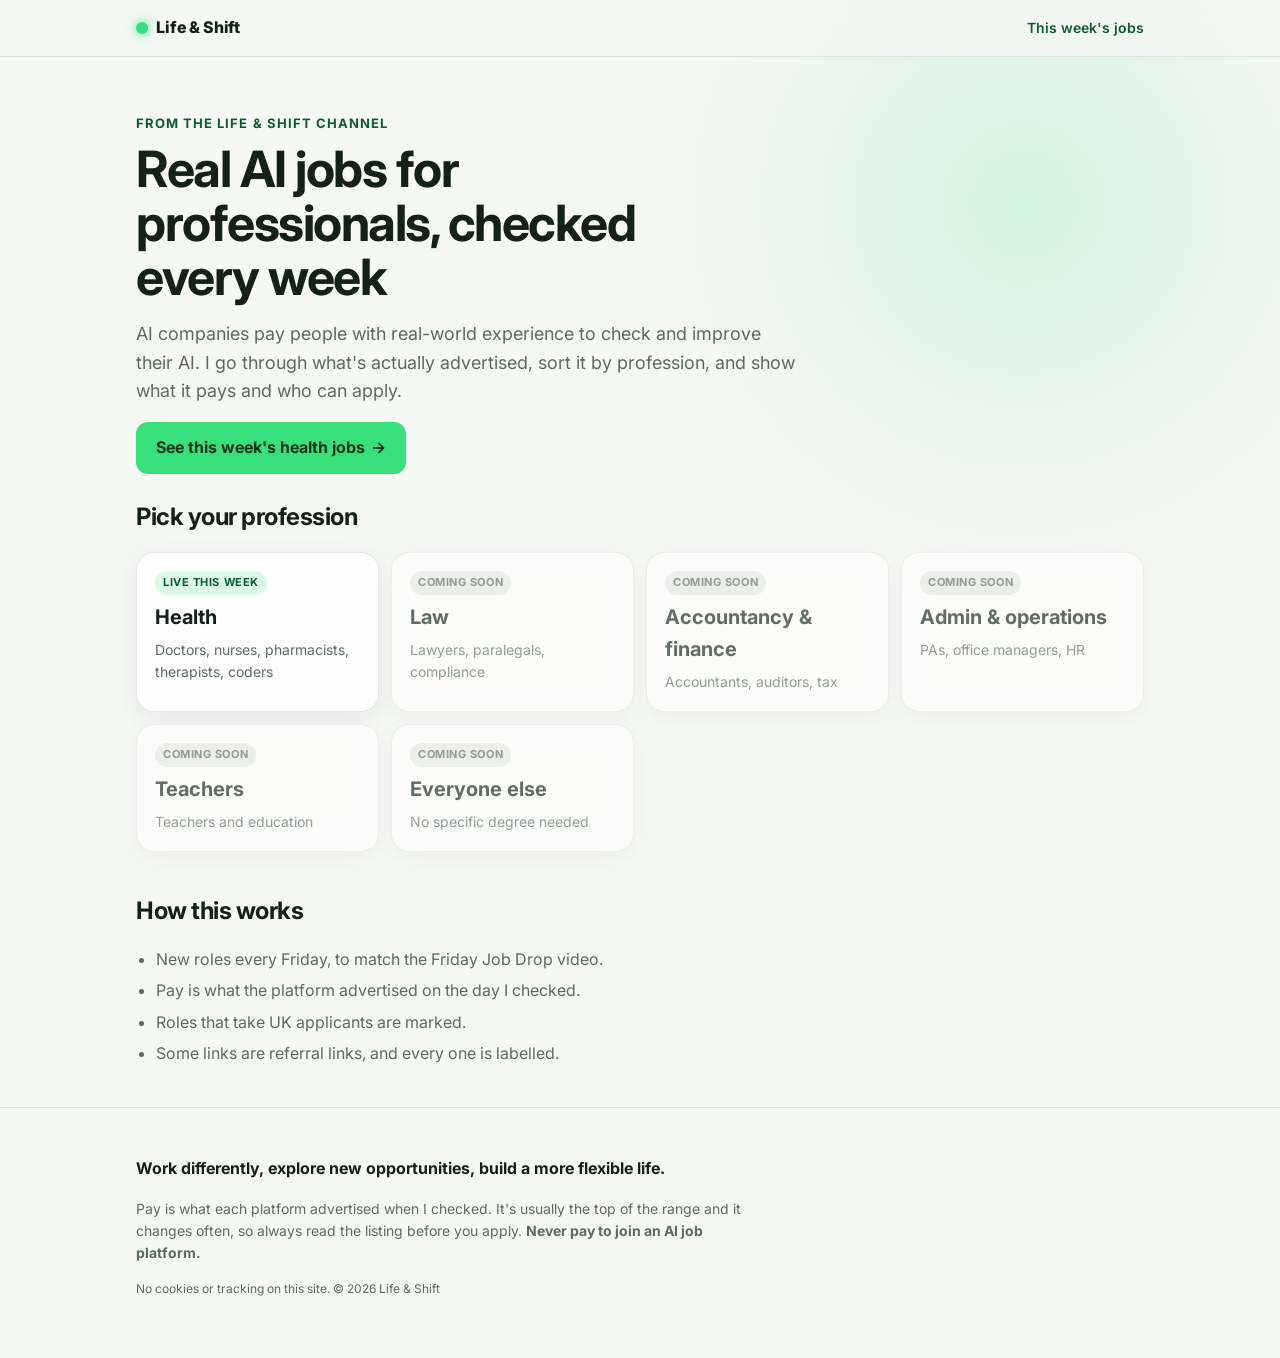
==== index.html @ dd74ce36 "Add files via upload" ====
<!doctype html>
<html lang="en-GB">
<head>
<meta charset="utf-8">
<meta name="viewport" content="width=device-width, initial-scale=1">
<title>AI jobs for professionals, checked every week | Life &amp; Shift</title>
<meta name="description" content="Real, currently advertised AI roles for professionals, sorted by profession, with pay and how to apply.">
<meta property="og:title" content="AI jobs for professionals, checked every week | Life &amp; Shift">
<meta property="og:description" content="Real, currently advertised AI roles for professionals, sorted by profession, with pay and how to apply.">
<link rel="preconnect" href="https://fonts.googleapis.com">
<link rel="preconnect" href="https://fonts.gstatic.com" crossorigin>
<link href="https://fonts.googleapis.com/css2?family=Inter:wght@400;500;600;700;800&display=swap" rel="stylesheet">
<link rel="stylesheet" href="style.css">
</head>
<body>
<header class="top"><div class="wrap top-in">
  <a class="brand" href="index.html"><span class="dot"></span>Life &amp; Shift</a>
  <a class="top-link" href="health.html">This week's jobs</a>
</div></header>
<main>
<section class="hero"><div class="wrap">
  <p class="eyebrow">From the Life &amp; Shift channel</p>
  <h1>Real AI jobs for professionals, checked every week</h1>
  <p class="lede">AI companies pay people with real-world experience to check and improve their AI. I go through what's actually advertised, sort it by profession, and show what it pays and who can apply.</p>
  <a class="btn big" href="health.html">See this week's health jobs <span aria-hidden="true">→</span></a>
</div></section>
<div class="wrap">
  <section class="group"><h2>Pick your profession</h2><div class="g-grid"><a class="g-card live" href="health.html"><span class="tag live">Live this week</span><strong>Health</strong><span>Doctors, nurses, pharmacists, therapists, coders</span></a><div class="g-card soon"><span class="tag">Coming soon</span><strong>Law</strong><span>Lawyers, paralegals, compliance</span></div><div class="g-card soon"><span class="tag">Coming soon</span><strong>Accountancy &amp; finance</strong><span>Accountants, auditors, tax</span></div><div class="g-card soon"><span class="tag">Coming soon</span><strong>Admin &amp; operations</strong><span>PAs, office managers, HR</span></div><div class="g-card soon"><span class="tag">Coming soon</span><strong>Teachers</strong><span>Teachers and education</span></div><div class="g-card soon"><span class="tag">Coming soon</span><strong>Everyone else</strong><span>No specific degree needed</span></div></div></section>
  <section class="group"><h2>How this works</h2>
    <ul class="checks">
      <li>New roles every Friday, to match the Friday Job Drop video.</li>
      <li>Pay is what the platform advertised on the day I checked.</li>
      <li>Roles that take UK applicants are marked.</li>
      <li>Some links are referral links, and every one is labelled.</li>
    </ul>
  </section>
</div>
</main><footer><div class="wrap">
  <p class="slogan">Work differently, explore new opportunities, build a more flexible life.</p>
  <p>Pay is what each platform advertised when I checked. It's usually the top of the range and it changes often, so always read the listing before you apply. <strong>Never pay to join an AI job platform.</strong></p>
  <p class="small">No cookies or tracking on this site. © 2026 Life &amp; Shift</p>
</div></footer>
</body></html>
---- style.css ----
:root{--bg:#f6f8f5;--card:rgba(255,255,255,.78);--ink:#14211a;--muted:#5b6b62;--line:rgba(20,33,26,.10);
--accent:#38e07b;--accent-ink:#0b5c2e;--accent-soft:#dcfae8;--uk:#1f5fd1;--uk-soft:#e4edff;--shadow:0 6px 24px rgba(20,33,26,.07)}
@media (prefers-color-scheme:dark){:root{--bg:#0e1411;--card:rgba(255,255,255,.05);--ink:#e9f2ec;--muted:#9fb1a6;--line:rgba(255,255,255,.10);
--accent-ink:#7af0a8;--accent-soft:rgba(56,224,123,.14);--uk:#8fb4ff;--uk-soft:rgba(110,150,255,.15);--shadow:none}}
*{box-sizing:border-box}html{scroll-behavior:smooth}
body{margin:0;background:var(--bg);color:var(--ink);font:16px/1.6 Inter,system-ui,-apple-system,sans-serif;-webkit-font-smoothing:antialiased}
body:before{content:"";position:fixed;inset:-20% -10% auto auto;width:60vw;height:60vw;background:radial-gradient(circle,rgba(56,224,123,.18),transparent 65%);z-index:-1;pointer-events:none}
a{color:inherit}.wrap{max-width:1040px;margin:0 auto;padding:0 16px}
.top{position:sticky;top:0;z-index:5;backdrop-filter:blur(12px);-webkit-backdrop-filter:blur(12px);background:color-mix(in srgb,var(--bg) 80%,transparent);border-bottom:1px solid var(--line)}
.top-in{display:flex;justify-content:space-between;align-items:center;height:56px}
.brand{font-weight:800;text-decoration:none;display:flex;align-items:center;gap:8px;letter-spacing:-.01em}
.dot{width:12px;height:12px;border-radius:50%;background:var(--accent);box-shadow:0 0 12px var(--accent)}
.top-link{font-weight:600;font-size:14px;text-decoration:none;color:var(--accent-ink)}
.hero{padding:56px 0 24px}.eyebrow{font-size:13px;font-weight:700;text-transform:uppercase;letter-spacing:.08em;color:var(--accent-ink);margin:0 0 8px}
h1{font-size:clamp(30px,5.5vw,50px);line-height:1.08;letter-spacing:-.03em;margin:0 0 16px;max-width:18ch}
.lede{font-size:18px;color:var(--muted);max-width:60ch;margin:0 0 16px}.meta{font-size:14px;color:var(--muted);margin:0}
h2{font-size:24px;letter-spacing:-.02em;margin:0 0 16px}h3{margin:0;font-size:17px;line-height:1.35}
.notice{background:var(--card);border:1px solid var(--line);border-left:4px solid var(--accent);border-radius:14px;padding:14px 16px;font-size:14px;color:var(--muted);margin:8px 0 32px}
.tag{display:inline-block;font-size:11px;font-weight:700;text-transform:uppercase;letter-spacing:.05em;padding:3px 8px;border-radius:99px;background:var(--line);color:var(--muted);white-space:nowrap}
.tag.ref,.tag.live{background:var(--accent-soft);color:var(--accent-ink)}.tag.uk{background:var(--uk-soft);color:var(--uk)}
.start{margin-bottom:28px}.start p{color:var(--muted);margin:0 0 14px;max-width:62ch}
.start-grid,.g-grid{display:grid;gap:12px;grid-template-columns:repeat(auto-fit,minmax(240px,1fr))}
.start-card,.g-card{display:flex;flex-direction:column;gap:6px;padding:18px;border-radius:18px;background:var(--card);border:1px solid var(--line);box-shadow:var(--shadow);text-decoration:none;backdrop-filter:blur(10px)}
.start-card strong,.g-card strong{font-size:20px}.start-card span:last-child,.g-card span:last-child{color:var(--muted);font-size:14px}
.start-card .tag,.g-card .tag{align-self:flex-start}
a.start-card:hover,a.g-card:hover{border-color:var(--accent);transform:translateY(-1px)}.g-card.soon{opacity:.65}
.chips{display:flex;gap:8px;overflow-x:auto;padding:4px 0 12px;margin-bottom:12px;scrollbar-width:none}.chips::-webkit-scrollbar{display:none}
.chips a{flex:none;font-size:14px;font-weight:600;text-decoration:none;padding:8px 14px;border-radius:99px;border:1px solid var(--line);background:var(--card)}
.chips a:hover{border-color:var(--accent)}
.group{margin:0 0 40px;scroll-margin-top:72px}.roles{display:grid;gap:12px;grid-template-columns:repeat(auto-fill,minmax(300px,1fr))}
.role{background:var(--card);border:1px solid var(--line);border-radius:18px;padding:18px;box-shadow:var(--shadow);display:flex;flex-direction:column;gap:12px;backdrop-filter:blur(10px)}
.role-top{display:flex;gap:10px;justify-content:space-between;align-items:flex-start}
dl{margin:0;display:grid;grid-template-columns:repeat(3,auto);gap:4px 16px;justify-content:start}dl div{min-width:0}
dt{font-size:11px;text-transform:uppercase;letter-spacing:.06em;color:var(--muted);font-weight:600}dd{margin:0;font-size:14px}
dd.pay{font-weight:800;color:var(--accent-ink);font-size:16px}
.role-link{margin-top:auto;display:flex;align-items:center;gap:8px;flex-wrap:wrap}
.btn{display:inline-flex;align-items:center;gap:6px;font-weight:700;font-size:14px;text-decoration:none;background:var(--ink);color:var(--bg);padding:9px 14px;border-radius:12px}
.btn:hover{background:var(--accent-ink)}.btn.big{font-size:16px;padding:13px 20px;background:var(--accent);color:#06331a}.btn.big:hover{filter:brightness(1.05)}
.nhs{background:var(--card);border:1px solid var(--line);border-radius:18px;padding:20px}.nhs p{color:var(--muted);max-width:65ch}
.steps{padding-left:22px;margin:0 0 24px;max-width:70ch}.steps li{margin-bottom:10px}.steps li::marker{font-weight:800;color:var(--accent-ink)}
.sub{margin-bottom:10px}.checks{padding-left:20px;margin:0;color:var(--muted);max-width:70ch}.checks li{margin-bottom:6px}
footer{border-top:1px solid var(--line);padding:32px 0 48px;color:var(--muted);font-size:14px}footer p{max-width:70ch}
.slogan{font-weight:700;color:var(--ink);font-size:16px}.small{font-size:12px}
@media (max-width:480px){.hero{padding-top:36px}dl{grid-template-columns:1fr 1fr}.roles{grid-template-columns:1fr}}
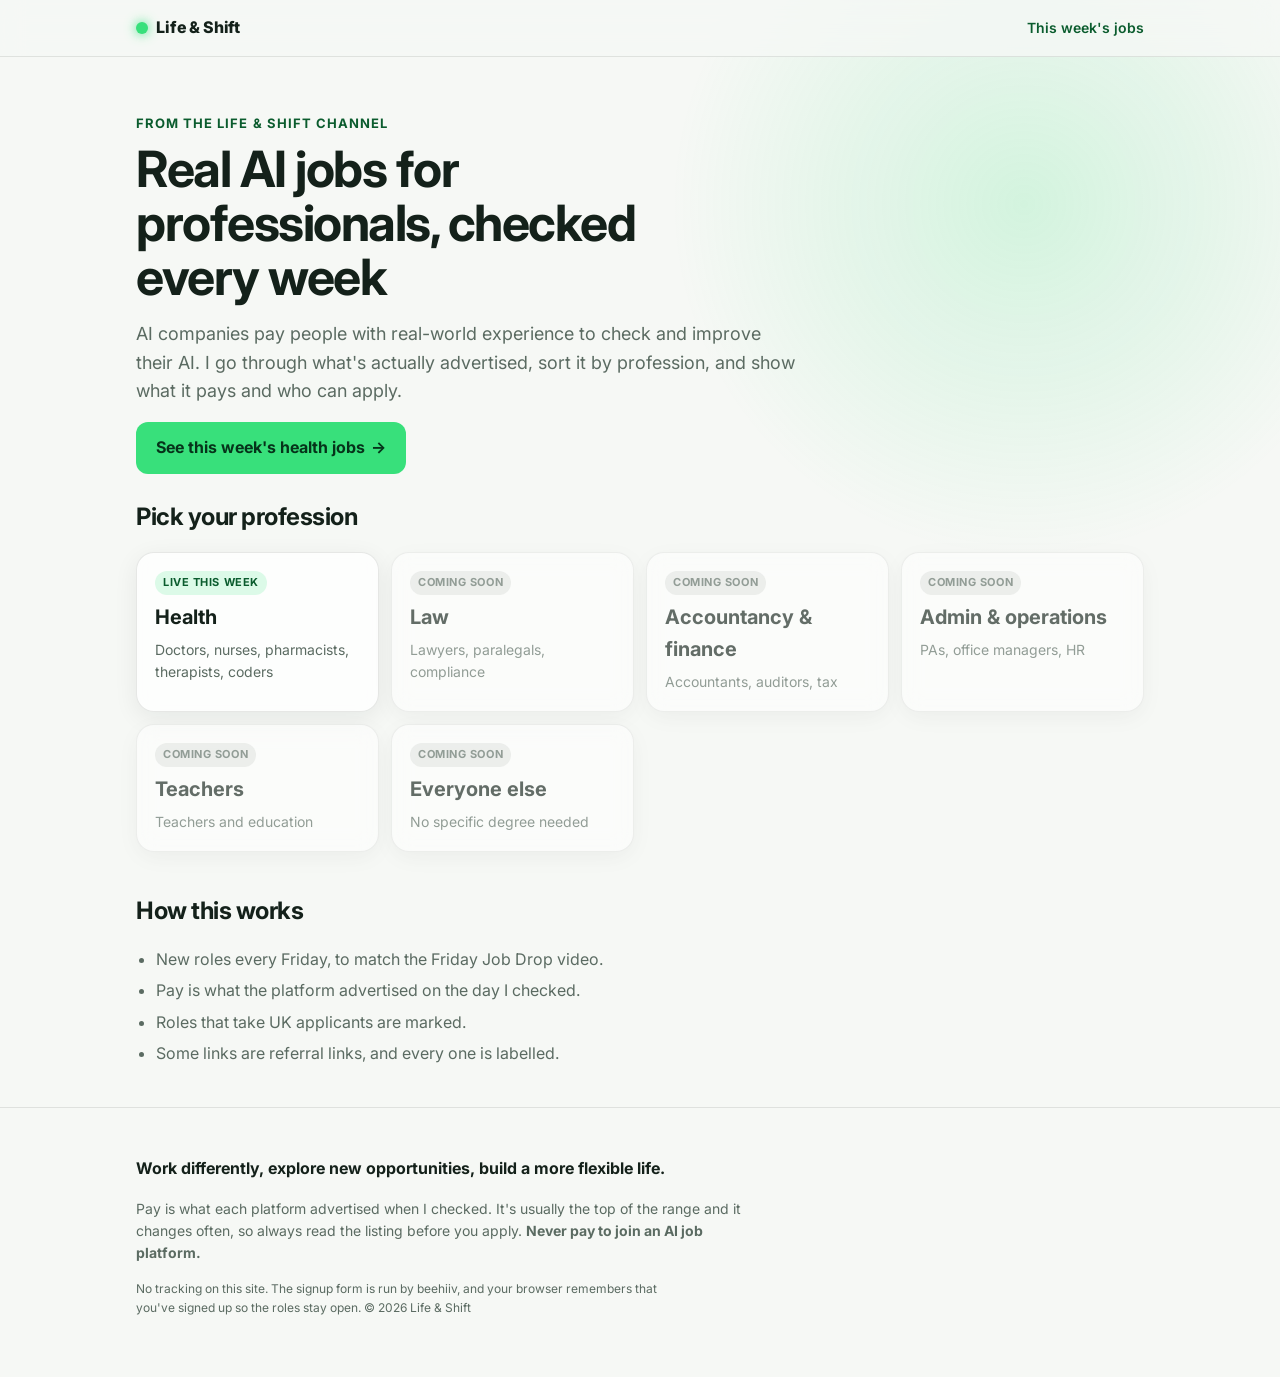
==== commit 34bbbe27: "Email gate on health roles (Beehiiv signup unlocks the list)" ====
--- a/index.html
+++ b/index.html
@@ -38,6 +38,6 @@
 </main><footer><div class="wrap">
   <p class="slogan">Work differently, explore new opportunities, build a more flexible life.</p>
   <p>Pay is what each platform advertised when I checked. It's usually the top of the range and it changes often, so always read the listing before you apply. <strong>Never pay to join an AI job platform.</strong></p>
-  <p class="small">No cookies or tracking on this site. © 2026 Life &amp; Shift</p>
+  <p class="small">No tracking on this site. The signup form is run by beehiiv, and your browser remembers that you've signed up so the roles stay open. © 2026 Life &amp; Shift</p>
 </div></footer>
 </body></html>
--- a/style.css
+++ b/style.css
@@ -41,4 +41,9 @@
 .sub{margin-bottom:10px}.checks{padding-left:20px;margin:0;color:var(--muted);max-width:70ch}.checks li{margin-bottom:6px}
 footer{border-top:1px solid var(--line);padding:32px 0 48px;color:var(--muted);font-size:14px}footer p{max-width:70ch}
 .slogan{font-weight:700;color:var(--ink);font-size:16px}.small{font-size:12px}
-@media (max-width:480px){.hero{padding-top:36px}dl{grid-template-columns:1fr 1fr}.roles{grid-template-columns:1fr}}
+.gate{position:relative;margin:0 0 40px}.gate-teaser{filter:blur(5px);opacity:.55;pointer-events:none;user-select:none;max-height:260px;overflow:hidden;-webkit-mask:linear-gradient(#000 40%,transparent);mask:linear-gradient(#000 40%,transparent)}
+.gate-card{position:relative;margin:-150px auto 0;max-width:560px;background:var(--bg);border:1px solid var(--line);border-top:4px solid var(--accent);border-radius:20px;padding:24px;box-shadow:0 18px 50px rgba(20,33,26,.14)}
+.gate-card h2{margin:0 0 8px}.gate-card p{color:var(--muted);margin:0 0 14px}.gate-card .eyebrow{margin-bottom:6px}
+.gate-form{border-radius:14px;background:#fff;margin:4px 0 10px;overflow:hidden}.gate-form iframe{display:block;width:100%;height:96px;border:0}
+.muted{color:var(--muted)}#roles{scroll-margin-top:72px}
+@media (max-width:480px){.gate-card{margin-top:-120px;padding:18px}.hero{padding-top:36px}dl{grid-template-columns:1fr 1fr}.roles{grid-template-columns:1fr}}
